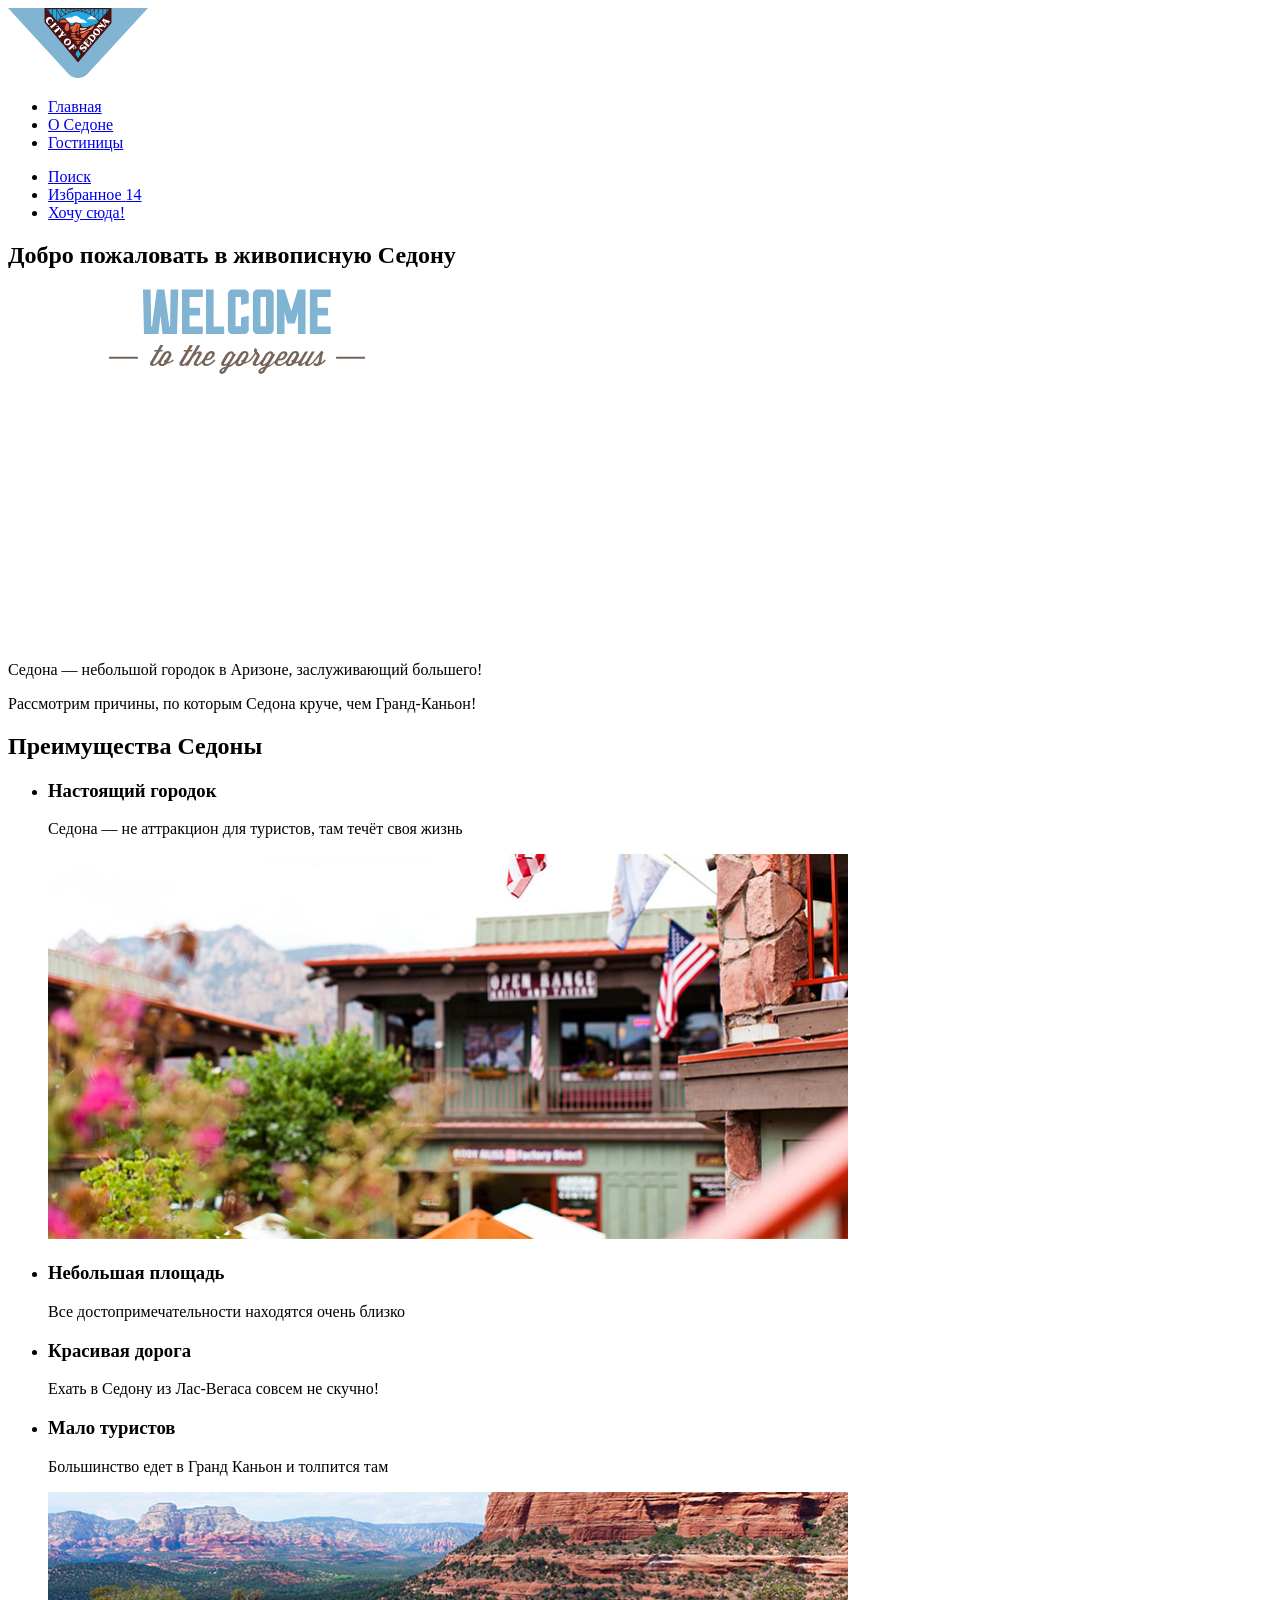
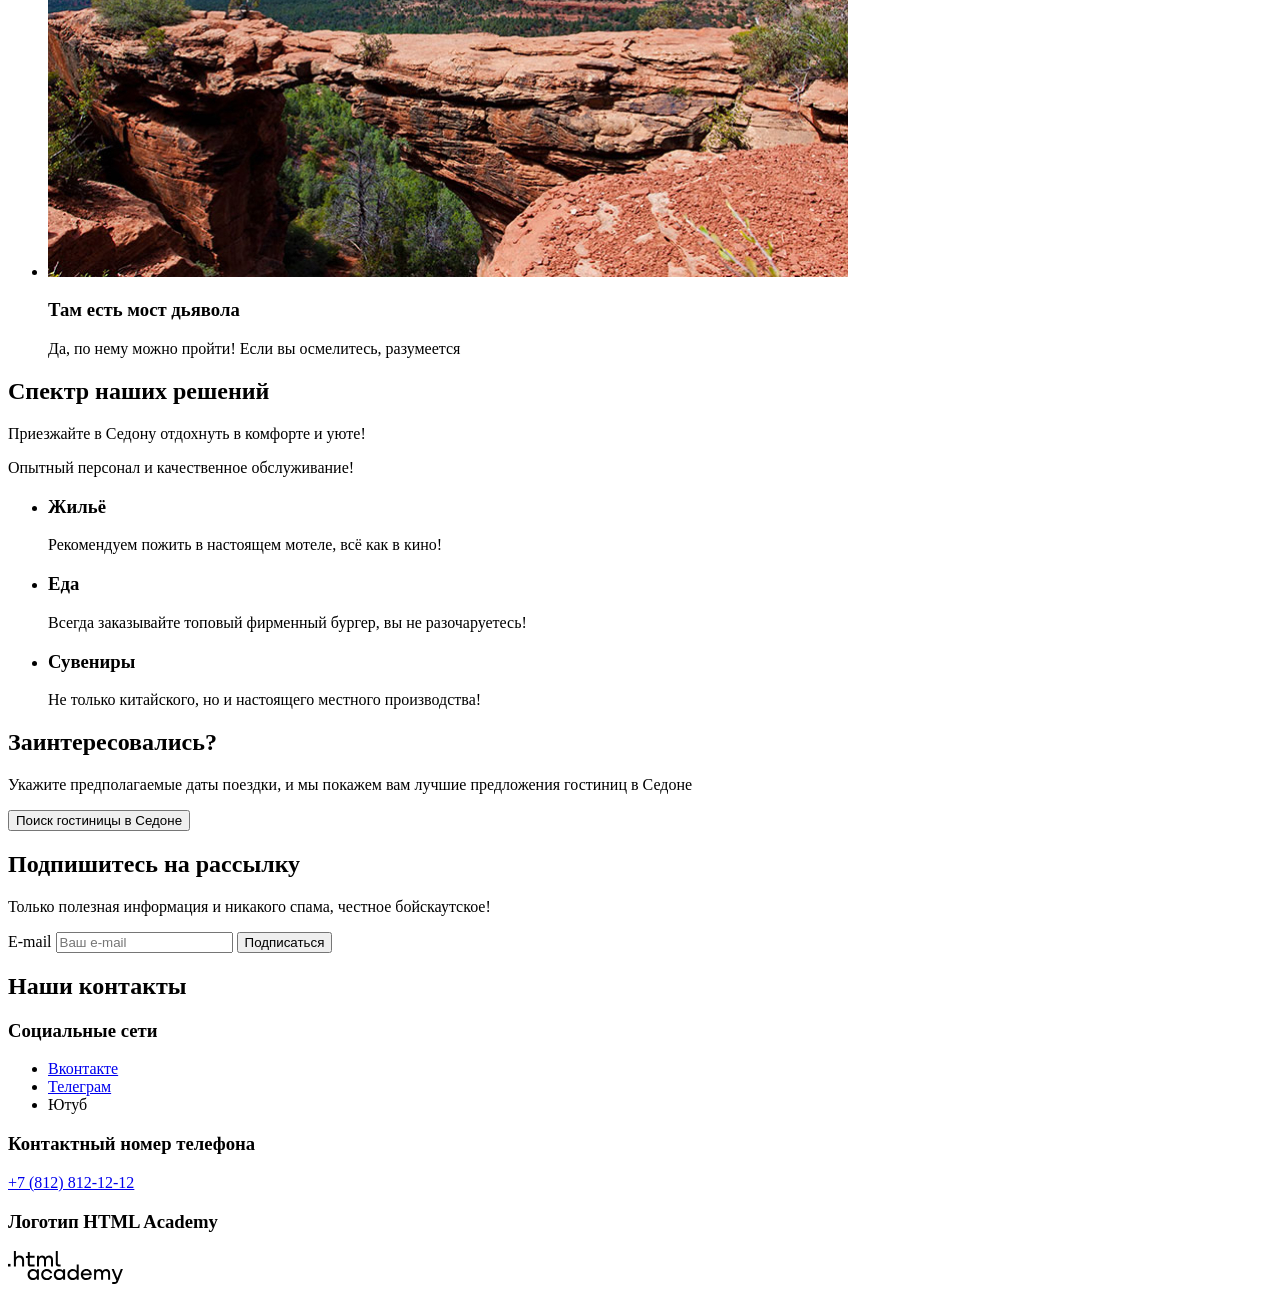
==== index.html @ fe59f426 "Добавляет верстку главной страницы" ====
<!DOCTYPE html>
<html lang="ru">
  <head>
    <meta charset="utf-8">
    <title>HTML Academy: Седона</title>
  </head>
  <body>
    <header class="page-header">
      <a class="logo" href="index.html">
        <img class="logo" src="img/logo-sedona.svg" alt="Логотип города Седона">
      </a>
      <nav class="navigation">
        <ul class="navigation-list">
          <li class="navigation-item">
            <a href="index.html" class="navigation-link">Главная</a>
          </li>
          <li>
            <a href="#" class="navigation-link">О Седоне</a>
          </li>
          <li>
            <a href="hotels.html" class="navigation-link">Гостиницы</a>
          </li>
      </ul>
      <ul class="navigation-list navigation-user">
        <li class="navigation-item">
          <a href="#" class="navigation-link">
            <span class="visually-hidden">Поиск</span>
          </a>
        </li>
        <li class="navigation-item">
          <a href="#" class="navigation-link">
            <span class="visually-hidden">Избранное</span>
            <span class="user-favorites-counter">14</span>
          </a>
        </li>
        <li class="navigation-item">
          <a href="#" class="navigation-link">Хочу сюда!</a>
        </li>
      </ul>
    </nav>
    </header>
    <main class="main-index">
      <section class="hero-block">
        <h1 class="visually-hidden">Добро пожаловать в живописную Седону</h1>
        <img src="img/welcome-sedona.svg" alt="Welcome to the gorgeous Sedona, because the Grand Canyon sucks!">
        <p class="hero-text">Седона — небольшой городок в Аризоне,
заслуживающий большего!</p>
          <p class="hero-subtext">Рассмотрим причины, по которым Седона круче, чем Гранд-Каньон!</p>
      </section>
      <section class="advantages">
        <h2 class="visually-hidden">Преимущества Седоны</h2>
        <ul class="advantages-list">
          <li class="advantages-item">
            <h3 class="advantages-title">Настоящий городок</h3>
            <p class="advantages-description">Седона — не аттракцион для туристов, там течёт своя жизнь</p>
            <img src="img/sedona-view.jpg" alt="Вид на город Седона" class="advantages-image" width="800" height="385">
          </li>
          <li class="advantages-item">
            <h3 class="advantages-title">Небольшая площадь</h3>
            <p class="advantages-description">Все достопримечательности находятся очень близко</p>
          </li>
          <li class="advantages-item">
            <h3 class="advantages-title">Красивая дорога</h3>
            <p class="advantages-description">Ехать в Седону из Лас-Вегаса совсем не скучно!</p>
          </li>
          <li class="advantages-item">
            <h3 class="advantages-title">Мало туристов</h3>
            <p class="advantages-description">Большинство едет в Гранд Каньон и толпится там</p>
          </li>
          <li class="advantages-item">
            <img src="img/devils-bridge.jpg" alt="Обзорный вид на мост дьявола" class="advantages-image" width="800" height="385">
            <h3 class="advantages-title">Там есть мост дьявола</h3>
            <p class="advantages-description">Да, по нему можно пройти! Если вы осмелитесь, разумеется</p>
          </li>
        </ul>
      </section>
      <section class="services">
        <h2 class="visually-hidden">Спектр наших решений</h2>
        <p class="services-text">Приезжайте в Седону отдохнуть в комфорте и уюте!</p>
        <p class="services-subtext">Опытный персонал и качественное обслуживание!</p>
        <ul class="services-list">
          <li class="services-item">
            <h3 class="services-list-title">Жильё</h3>
            <p class="services-item-description">Рекомендуем пожить в настоящем мотеле, всё как в кино!</p>
          </li>
          <li class="services-item">
            <h3 class="services-list-title">Еда</h3>
            <p class="services-item-description">Всегда заказывайте топовый фирменный бургер, вы не разочаруетесь!</p>
          </li>
          <li class="services-item">
            <h3 class="services-list-title">Сувениры</h3>
            <p class="services-item-description">Не только китайского, но и настоящего местного производства!</p>
          </li>
        </ul>
      </section>
      <section class="search-hotel">
        <h2 class="search-hotel-text">Заинтересовались?</h2>
        <p class="search-hotel-subtext">Укажите предполагаемые даты поездки, и мы покажем вам лучшие предложения гостиниц в Седоне</p>
        <button class="search-hotel-button" type="button">
          <span class="search-hotel-button-text">Поиск гостиницы в Седоне</span>
        </button>
      </section>
      <section class="subscribe">
        <h2 class="subscribe-title">Подпишитесь на рассылку</h2>
        <p class="subscribe-subtext">Только полезная информация и никакого спама, честное бойскаутское!</p>
        <form class="subscribe-form" action="https://echo.htmlacademy.ru/" method="post">
          <label class="visually-hidden" for="subscribe-email">E-mail</label>
          <input class="subscribe-form-input" type="email" name="subscribe-email" id="subscribe-email" placeholder="Ваш e-mail" required>
          <button class="subscribe-form-button" type="submit">Подписаться</button>
        </form>
      </section>
    </main>
    <footer class="page-footer">
      <h2 class="visually-hidden">Наши контакты</h2>
      <section class="page-footer-social">
        <h3 class="visually-hidden">Социальные сети</h3>
        <ul class="page-footer-social-list">
          <li class="page-footer-social-item">
            <a href="https://vk.com/htmlacademy" class="page-footer-social-link">Вконтакте</a>
            <span class="visually-hidden"></span>
          </li>
          <li class="page-footer-social-item">
            <a href="https://t.me/htmlacademy" class="page-footer-social-link">Телеграм</a>
            <span class="visually-hidden"></span>
          </li>
          <li class="page-footer-social-item">
            <a href="https://www.youtube.com/user/htmlacademyru" class="page-footer-social-link"></a>
            <span class="visually-hidden">Ютуб</span>
          </li>
        </ul>
      </section>
      <section class="page-footer-phone">
        <h3 class="visually-hidden">Контактный номер телефона</h3>
        <a class="page-footer-phone-number" href="tel:+7812121212">+7 (812) 812-12-12</a>
      </section>
      <section class="page-footer-logo">
        <h3 class="visually-hidden">Логотип HTML Academy</h3>
        <a class="page-footer-logo-link" href="https://htmlacademy.ru/intensive/htmlcss" target="_blank" rel="nofollow noopener">
          <img class="page-footer-logo-image" src="img/lofo-footer-Academy.svg" alt="Логотип Html Academy">
        </a>
      </section>
    </footer>
  </body>
</html>
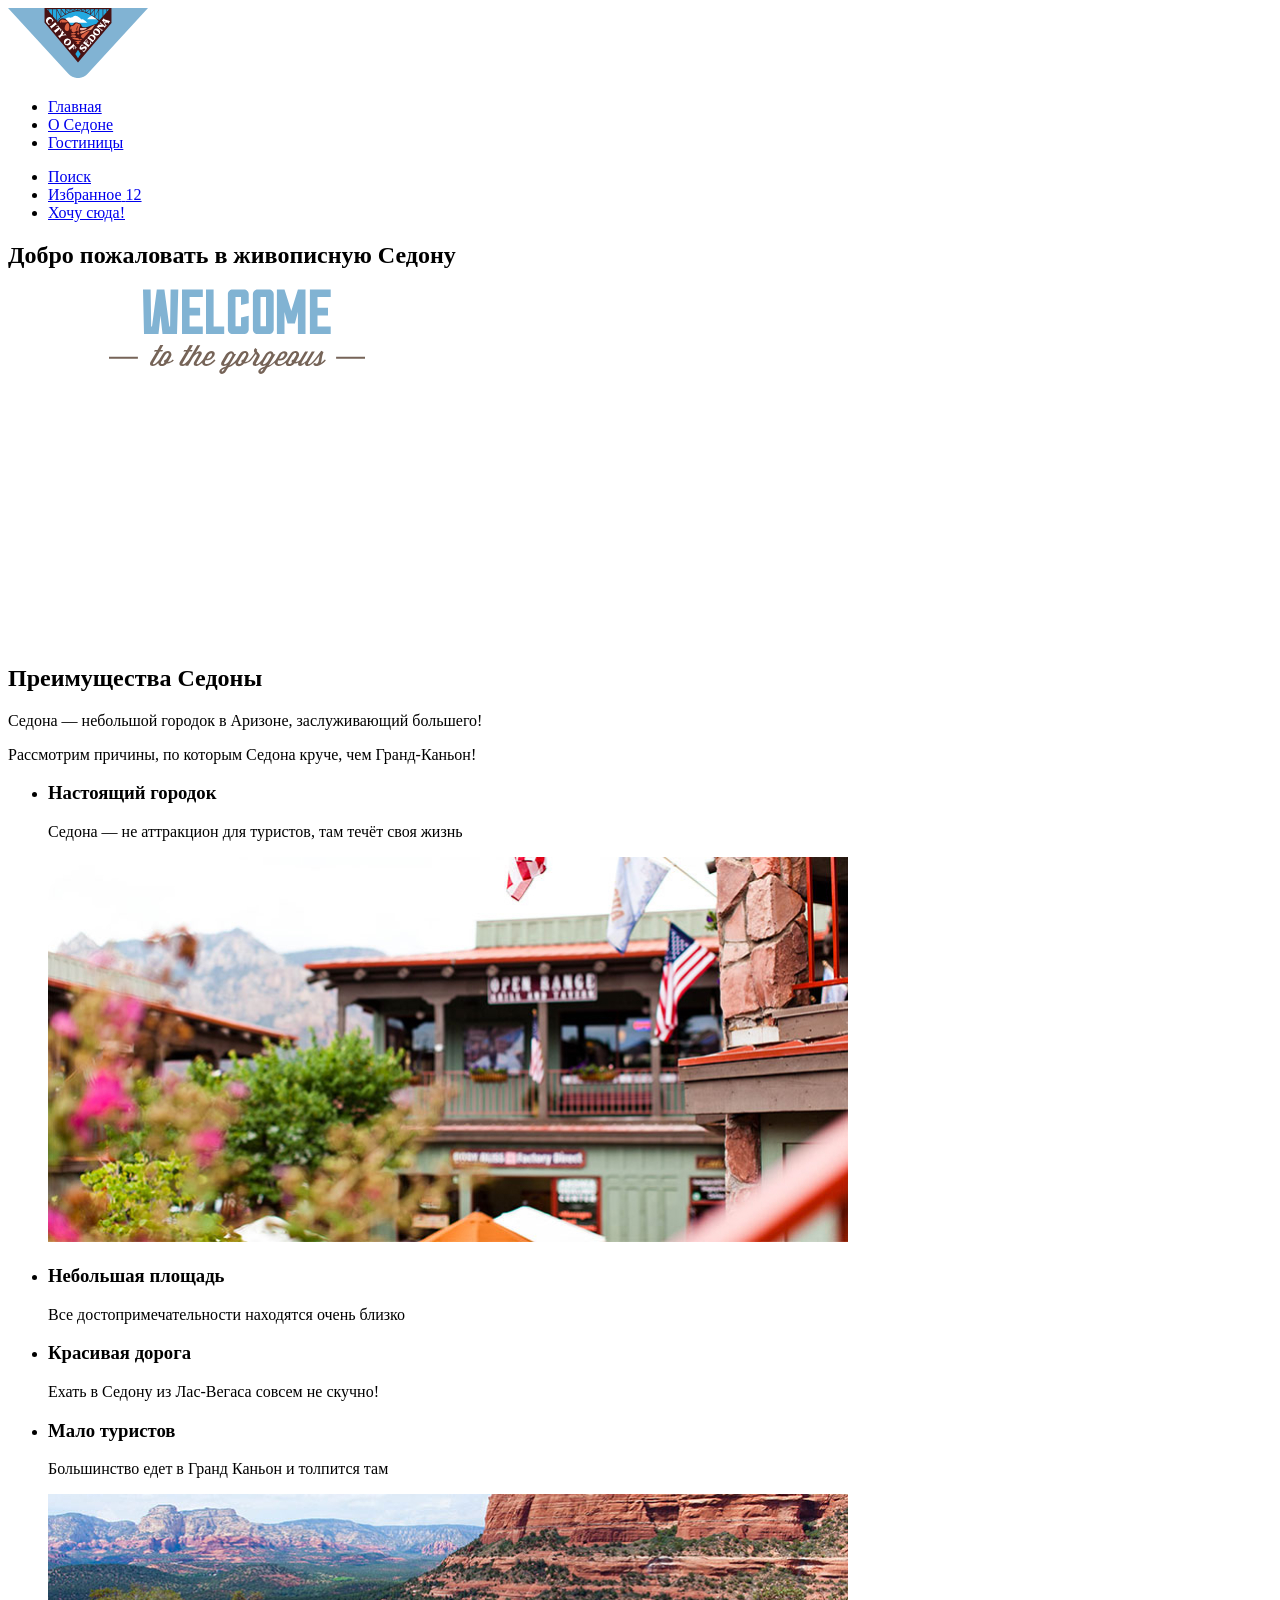
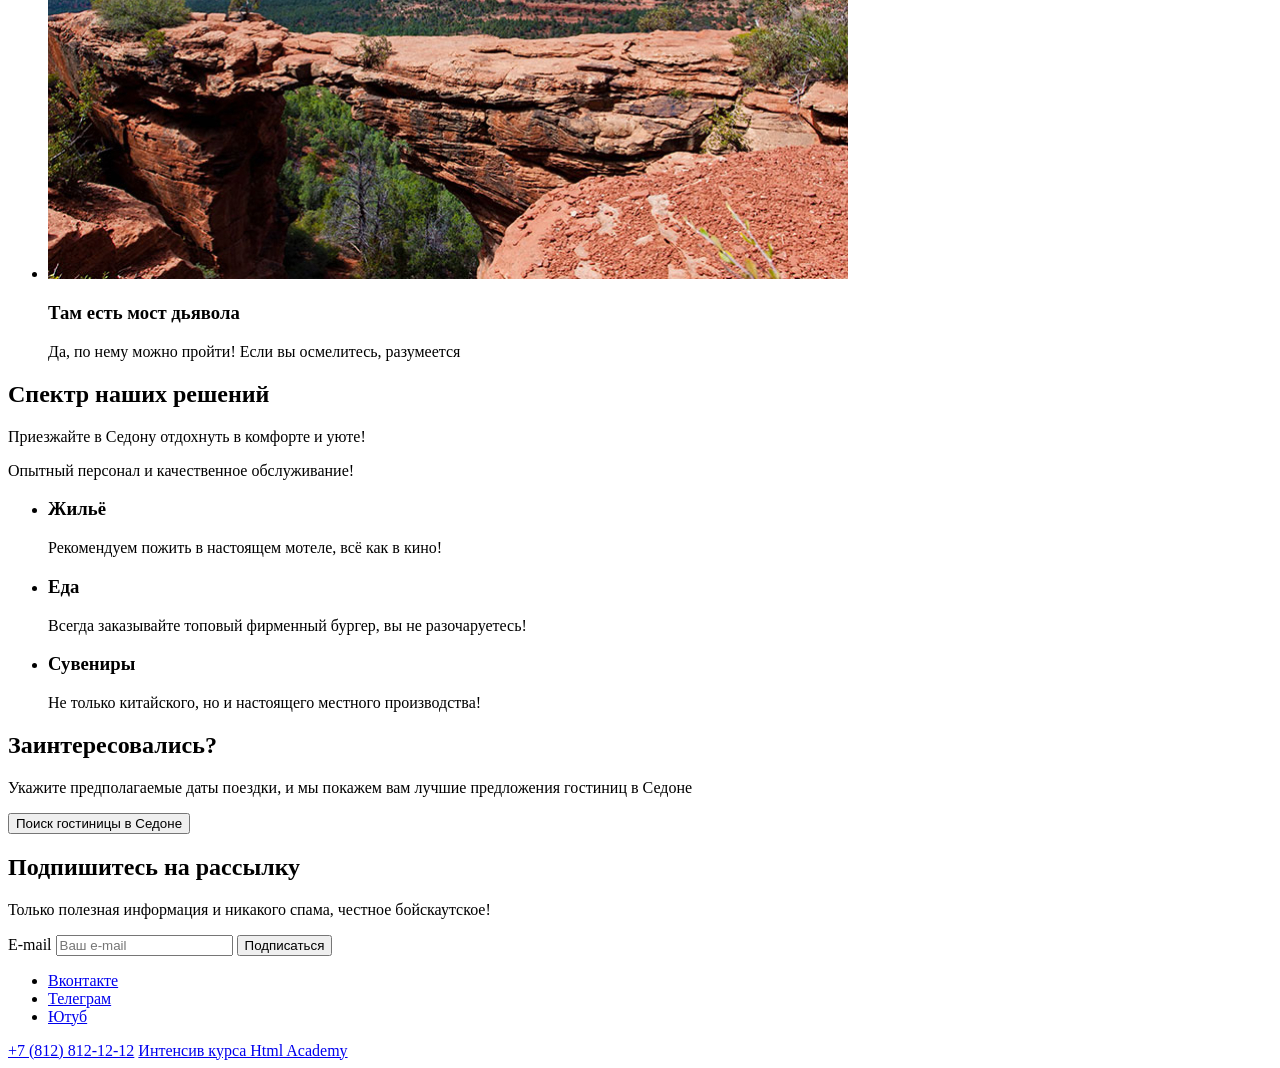
==== commit 2f54ac88: "правки верстки" ====
--- a/index.html
+++ b/index.html
@@ -12,7 +12,7 @@
       <nav class="navigation">
         <ul class="navigation-list">
           <li class="navigation-item">
-            <a href="index.html" class="navigation-link">Главная</a>
+            <a href="index.html" class="navigation-link" aria-current="page">Главная</a>
           </li>
           <li>
             <a href="#" class="navigation-link">О Седоне</a>
@@ -30,7 +30,7 @@
         <li class="navigation-item">
           <a href="#" class="navigation-link">
             <span class="visually-hidden">Избранное</span>
-            <span class="user-favorites-counter">14</span>
+            <span class="user-favorites-counter">12</span>
           </a>
         </li>
         <li class="navigation-item">
@@ -39,16 +39,16 @@
       </ul>
     </nav>
     </header>
-    <main class="main-index">
+    <main class="main">
       <section class="hero-block">
         <h1 class="visually-hidden">Добро пожаловать в живописную Седону</h1>
         <img src="img/welcome-sedona.svg" alt="Welcome to the gorgeous Sedona, because the Grand Canyon sucks!">
+      </section>
+      <section class="advantages">
+        <h2 class="visually-hidden">Преимущества Седоны</h2>
         <p class="hero-text">Седона — небольшой городок в Аризоне,
 заслуживающий большего!</p>
           <p class="hero-subtext">Рассмотрим причины, по которым Седона круче, чем Гранд-Каньон!</p>
-      </section>
-      <section class="advantages">
-        <h2 class="visually-hidden">Преимущества Седоны</h2>
         <ul class="advantages-list">
           <li class="advantages-item">
             <h3 class="advantages-title">Настоящий городок</h3>
@@ -96,8 +96,7 @@
       <section class="search-hotel">
         <h2 class="search-hotel-text">Заинтересовались?</h2>
         <p class="search-hotel-subtext">Укажите предполагаемые даты поездки, и мы покажем вам лучшие предложения гостиниц в Седоне</p>
-        <button class="search-hotel-button" type="button">
-          <span class="search-hotel-button-text">Поиск гостиницы в Седоне</span>
+        <button class="search-hotel-button big-button-center" type="button">Поиск гостиницы в Седоне
         </button>
       </section>
       <section class="subscribe">
@@ -111,34 +110,27 @@
       </section>
     </main>
     <footer class="page-footer">
-      <h2 class="visually-hidden">Наши контакты</h2>
-      <section class="page-footer-social">
-        <h3 class="visually-hidden">Социальные сети</h3>
-        <ul class="page-footer-social-list">
-          <li class="page-footer-social-item">
-            <a href="https://vk.com/htmlacademy" class="page-footer-social-link">Вконтакте</a>
-            <span class="visually-hidden"></span>
-          </li>
-          <li class="page-footer-social-item">
-            <a href="https://t.me/htmlacademy" class="page-footer-social-link">Телеграм</a>
-            <span class="visually-hidden"></span>
-          </li>
-          <li class="page-footer-social-item">
-            <a href="https://www.youtube.com/user/htmlacademyru" class="page-footer-social-link"></a>
+      <ul class="page-footer-social-list">
+        <li class="page-footer-social-item">
+          <a class="page-footer-social-link" href="https://vk.com/htmlacademy">
+            <span class="visually-hidden">Вконтакте</span>
+          </a>
+        </li>
+        <li class="page-footer-social-item">
+          <a class="page-footer-social-link" href="https://t.me/htmlacademy">
+            <span class="visually-hidden">Телеграм</span>
+          </a>
+        </li>
+        <li class="page-footer-social-item">
+          <a class="page-footer-social-link" href="https://www.youtube.com/user/htmlacademyru">
             <span class="visually-hidden">Ютуб</span>
-          </li>
-        </ul>
-      </section>
-      <section class="page-footer-phone">
-        <h3 class="visually-hidden">Контактный номер телефона</h3>
-        <a class="page-footer-phone-number" href="tel:+7812121212">+7 (812) 812-12-12</a>
-      </section>
-      <section class="page-footer-logo">
-        <h3 class="visually-hidden">Логотип HTML Academy</h3>
-        <a class="page-footer-logo-link" href="https://htmlacademy.ru/intensive/htmlcss" target="_blank" rel="nofollow noopener">
-          <img class="page-footer-logo-image" src="img/lofo-footer-Academy.svg" alt="Логотип Html Academy">
-        </a>
-      </section>
+          </a>
+        </li>
+      </ul>
+      <a class="page-footer-phone-number" href="tel:+7812121212">+7 (812) 812-12-12</a>
+      <a class="page-footer-logo-link" href="https://htmlacademy.ru/intensive/htmlcss" target="_blank" rel="noopener noreferrer">
+        <span class="visually-hidden">Интенсив курса Html Academy</span>
+      </a>
     </footer>
   </body>
 </html>
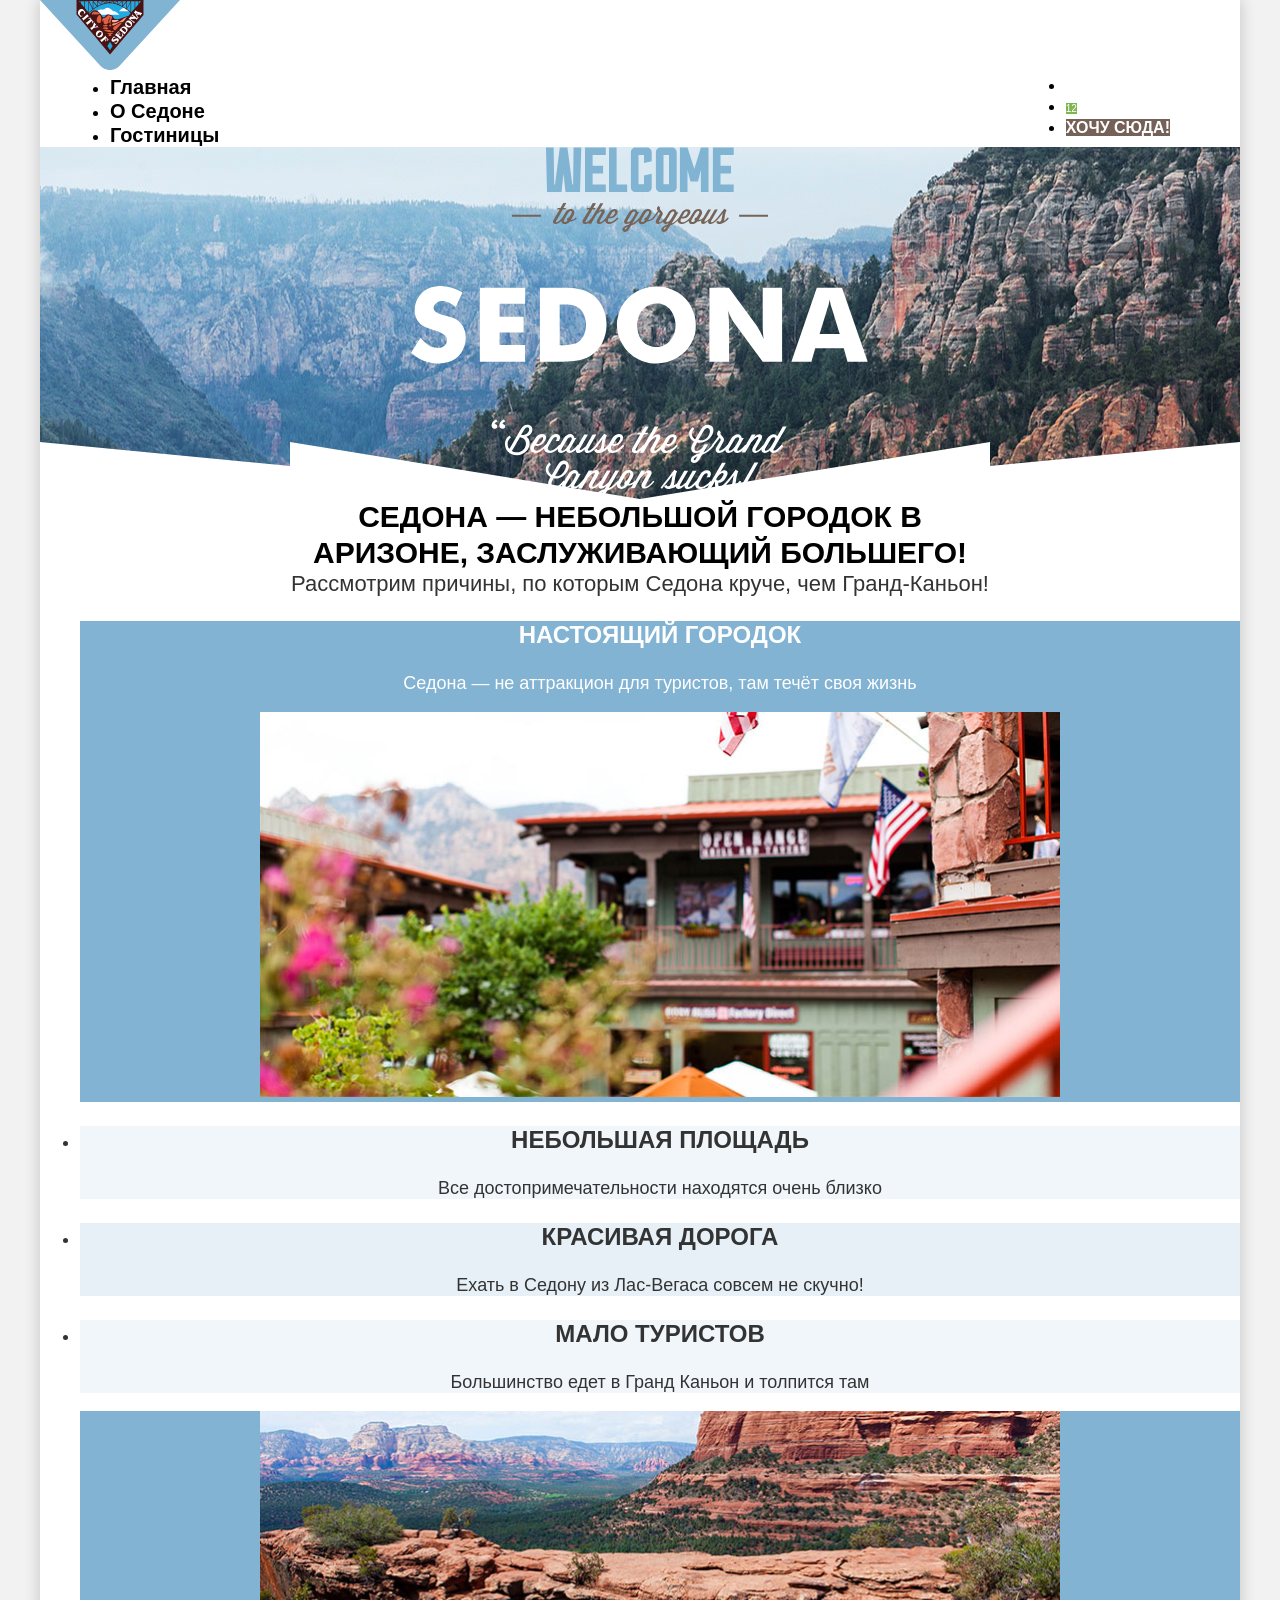
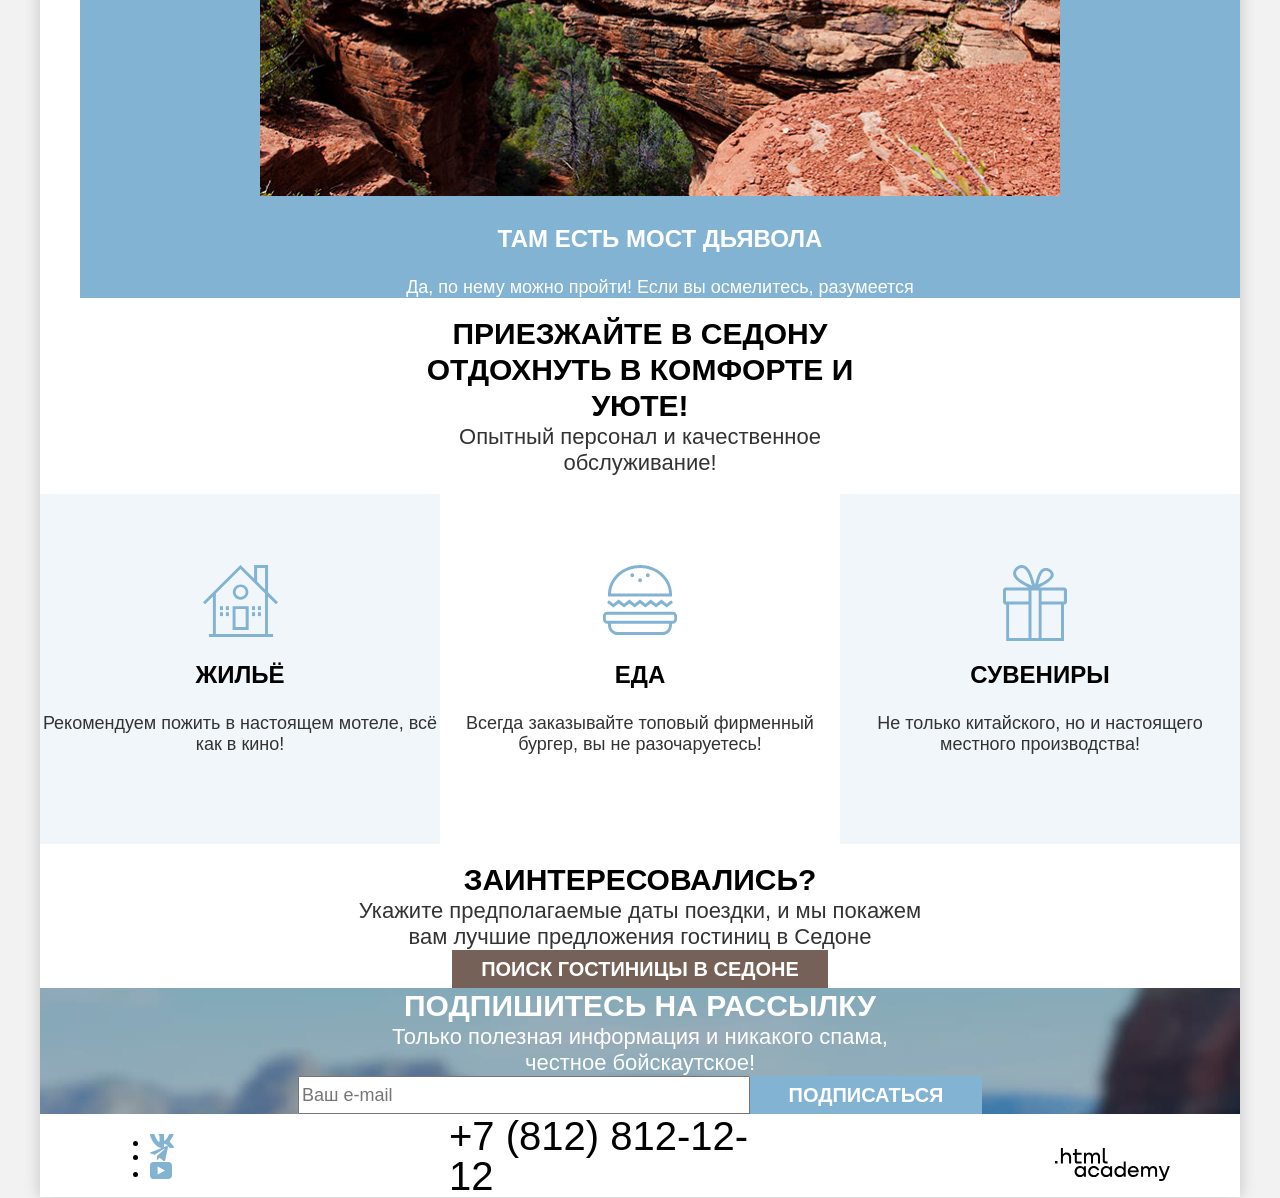
==== commit 71203014: "добавляет стилизацию страниц" ====
--- a/index.html
+++ b/index.html
@@ -3,9 +3,12 @@
   <head>
     <meta charset="utf-8">
     <title>HTML Academy: Седона</title>
+    <link rel="stylesheet" href="css/styles.css">
+
   </head>
-  <body>
-    <header class="page-header">
+    <body>
+      <div class="page-container">
+        <header class="page-header">
       <a class="logo" href="index.html">
         <img class="logo" src="img/logo-sedona.svg" alt="Логотип города Седона">
       </a>
@@ -23,34 +26,35 @@
       </ul>
       <ul class="navigation-list navigation-user">
         <li class="navigation-item">
-          <a href="#" class="navigation-link">
+          <a href="#" class="navigation-user-link">
             <span class="visually-hidden">Поиск</span>
           </a>
         </li>
         <li class="navigation-item">
-          <a href="#" class="navigation-link">
+          <a href="#" class="navigation-user-link">
             <span class="visually-hidden">Избранное</span>
             <span class="user-favorites-counter">12</span>
           </a>
         </li>
         <li class="navigation-item">
-          <a href="#" class="navigation-link">Хочу сюда!</a>
+          <a href="#" class="navigation-user-link button small-button button-prime">Хочу сюда!</a>
         </li>
       </ul>
     </nav>
-    </header>
+        </header>
+
     <main class="main">
       <section class="hero-block">
         <h1 class="visually-hidden">Добро пожаловать в живописную Седону</h1>
-        <img src="img/welcome-sedona.svg" alt="Welcome to the gorgeous Sedona, because the Grand Canyon sucks!">
+        <img class="hero-image" src="img/welcome-sedona.svg" alt="Welcome to the gorgeous Sedona, because the Grand Canyon sucks!">
       </section>
+
       <section class="advantages">
         <h2 class="visually-hidden">Преимущества Седоны</h2>
-        <p class="hero-text">Седона — небольшой городок в Аризоне,
-заслуживающий большего!</p>
-          <p class="hero-subtext">Рассмотрим причины, по которым Седона круче, чем Гранд-Каньон!</p>
+        <p class="hero-text title">Седона — небольшой городок в Аризоне, заслуживающий большего!</p>
+          <p class="hero-subtext subtext">Рассмотрим причины, по которым Седона круче, чем Гранд-Каньон!</p>
         <ul class="advantages-list">
-          <li class="advantages-item">
+          <li class="advantages-item advantages-item-image">
             <h3 class="advantages-title">Настоящий городок</h3>
             <p class="advantages-description">Седона — не аттракцион для туристов, там течёт своя жизнь</p>
             <img src="img/sedona-view.jpg" alt="Вид на город Седона" class="advantages-image" width="800" height="385">
@@ -59,7 +63,7 @@
             <h3 class="advantages-title">Небольшая площадь</h3>
             <p class="advantages-description">Все достопримечательности находятся очень близко</p>
           </li>
-          <li class="advantages-item">
+          <li class="advantages-item advantages-item-accent">
             <h3 class="advantages-title">Красивая дорога</h3>
             <p class="advantages-description">Ехать в Седону из Лас-Вегаса совсем не скучно!</p>
           </li>
@@ -67,23 +71,24 @@
             <h3 class="advantages-title">Мало туристов</h3>
             <p class="advantages-description">Большинство едет в Гранд Каньон и толпится там</p>
           </li>
-          <li class="advantages-item">
+          <li class="advantages-item advantages-item-image">
             <img src="img/devils-bridge.jpg" alt="Обзорный вид на мост дьявола" class="advantages-image" width="800" height="385">
             <h3 class="advantages-title">Там есть мост дьявола</h3>
             <p class="advantages-description">Да, по нему можно пройти! Если вы осмелитесь, разумеется</p>
           </li>
         </ul>
       </section>
+
       <section class="services">
         <h2 class="visually-hidden">Спектр наших решений</h2>
-        <p class="services-text">Приезжайте в Седону отдохнуть в комфорте и уюте!</p>
-        <p class="services-subtext">Опытный персонал и качественное обслуживание!</p>
+        <p class="services-text title">Приезжайте в Седону отдохнуть в комфорте и уюте!</p>
+        <p class="services-subtext subtext">Опытный персонал и качественное обслуживание!</p>
         <ul class="services-list">
           <li class="services-item">
             <h3 class="services-list-title">Жильё</h3>
             <p class="services-item-description">Рекомендуем пожить в настоящем мотеле, всё как в кино!</p>
           </li>
-          <li class="services-item">
+          <li class="services-item services-noitem-accent">
             <h3 class="services-list-title">Еда</h3>
             <p class="services-item-description">Всегда заказывайте топовый фирменный бургер, вы не разочаруетесь!</p>
           </li>
@@ -93,44 +98,50 @@
           </li>
         </ul>
       </section>
+
       <section class="search-hotel">
-        <h2 class="search-hotel-text">Заинтересовались?</h2>
-        <p class="search-hotel-subtext">Укажите предполагаемые даты поездки, и мы покажем вам лучшие предложения гостиниц в Седоне</p>
-        <button class="search-hotel-button big-button-center" type="button">Поиск гостиницы в Седоне
+        <h2 class="search-hotel-text title">Заинтересовались?</h2>
+        <p class="search-hotel-subtext subtext">Укажите предполагаемые даты поездки, и мы покажем вам лучшие предложения гостиниц в Седоне</p>
+        <button class="search-hotel-button button big-button button-prime" type="button">Поиск гостиницы в Седоне
         </button>
       </section>
-      <section class="subscribe">
+
+      <section class="subscribe-index">
         <h2 class="subscribe-title">Подпишитесь на рассылку</h2>
-        <p class="subscribe-subtext">Только полезная информация и никакого спама, честное бойскаутское!</p>
+        <p class="subscribe-subtext subtext">Только полезная информация и никакого спама, честное бойскаутское!</p>
         <form class="subscribe-form" action="https://echo.htmlacademy.ru/" method="post">
           <label class="visually-hidden" for="subscribe-email">E-mail</label>
           <input class="subscribe-form-input" type="email" name="subscribe-email" id="subscribe-email" placeholder="Ваш e-mail" required>
-          <button class="subscribe-form-button" type="submit">Подписаться</button>
+          <button class="subscribe-form-button button big-button button-second" type="submit">Подписаться</button>
         </form>
       </section>
     </main>
+
     <footer class="page-footer">
-      <ul class="page-footer-social-list">
-        <li class="page-footer-social-item">
-          <a class="page-footer-social-link" href="https://vk.com/htmlacademy">
+      <div class="page-footer-wrapper">
+        <ul class="page-footer-social-list">
+          <li class="page-footer-social-item">
+            <a class="page-footer-social-link" href="https://vk.com/htmlacademy">
             <span class="visually-hidden">Вконтакте</span>
-          </a>
-        </li>
-        <li class="page-footer-social-item">
-          <a class="page-footer-social-link" href="https://t.me/htmlacademy">
+            </a>
+          </li>
+          <li class="page-footer-social-item">
+            <a class="page-footer-social-link" href="https://t.me/htmlacademy">
             <span class="visually-hidden">Телеграм</span>
-          </a>
-        </li>
-        <li class="page-footer-social-item">
-          <a class="page-footer-social-link" href="https://www.youtube.com/user/htmlacademyru">
+            </a>
+          </li>
+          <li class="page-footer-social-item">
+            <a class="page-footer-social-link" href="https://www.youtube.com/user/htmlacademyru">
             <span class="visually-hidden">Ютуб</span>
-          </a>
-        </li>
-      </ul>
+            </a>
+          </li>
+        </ul>
       <a class="page-footer-phone-number" href="tel:+7812121212">+7 (812) 812-12-12</a>
       <a class="page-footer-logo-link" href="https://htmlacademy.ru/intensive/htmlcss" target="_blank" rel="noopener noreferrer">
         <span class="visually-hidden">Интенсив курса Html Academy</span>
       </a>
+      </div>
     </footer>
-  </body>
+      </div>
+    </body>
 </html>
--- a/css/styles.css
+++ b/css/styles.css
@@ -0,0 +1,565 @@
+@font-face {
+  font-family: "PT Sans";
+  font-style: normal;
+  font-weight: 400;
+  src: url("../fonts/ptsans-400.woff2") format("woff2");
+  font-display: swap;
+}
+
+@font-face {
+  font-family: "PT Sans";
+  font-style: normal;
+  font-weight: 700;
+  src: url("../fonts/ptsans-700.woff2") format("woff2");
+  font-display: swap;
+}
+
+*,
+*::before,
+*::after {
+  box-sizing: border-box;
+}
+
+body {
+  font-family: "PT Sans", sans-serif;
+  font-size: 18px;
+  line-height: 21px;
+  color: #333333;
+  background-color: #f2f2f2;
+  font-weight: 400;
+  font-style: normal;
+  margin: 0;
+}
+
+.page-container {
+  display: flex;
+  flex-direction: column;
+  width: 1200px;
+  margin: 0 auto;
+  box-shadow: 0 0 15px rgba(0, 0, 0, 0.2);
+  min-height: 100vh;
+}
+
+.main {
+  background-color: #ffffff;
+  flex-grow: 1;
+}
+
+.page-header {
+  color: #000000;
+  background-color: #ffffff;
+}
+
+/* Navigation */
+
+.navigation {
+  display: flex;
+  width: 1060px;
+  margin: 0 auto;
+}
+
+.navigation-list {
+  margin: 0;
+  padding: 0;
+  max-width: 440px;
+}
+
+.navigation-user {
+  max-width: 300px;
+  margin-left: auto;
+}
+
+.logo {
+  width: 140px;
+  margin-right: 30px;
+}
+
+.navigation-link {
+  font-size: 20px;
+  line-height: 24px;
+  font-weight: 700;
+  color: inherit;
+  text-decoration: none;
+}
+
+.navigation-user-link {
+  text-decoration: none;
+}
+
+.user-favorites-counter {
+  background-color: #7db54f;
+  color: #ffffff;
+  font-size: 10px;
+  line-height: 10px;
+}
+
+/* Buttons */
+
+.button {
+  font-family: inherit;
+  text-transform: uppercase;
+  color: #ffffff;
+  font-weight: 700;
+  border: none;
+  text-align: center;
+}
+
+.big-button {
+  font-size: 20px;
+  line-height: 36px;
+}
+
+.small-button {
+  font-size: 16px;
+  line-height: 20px;
+}
+
+.button-prime {
+  background-color: #756157;
+}
+
+.button-second {
+  background-color: #82b3d3;
+}
+
+.button-second-hover {
+  background-color: #7DB54F;
+}
+
+.button-reset {
+  background-color: transparent;
+}
+
+/* Hero block */
+
+.hero-block {
+  background-color: rgb(40 62 77);
+  background-image: url(../img/icons/divider.svg), url(../img/backgrounds/index-background.jpg);
+  background-repeat: no-repeat;
+  background-size: 100% auto, cover;
+  background-position: bottom, center, center;
+}
+
+.hero-image {
+  margin: 0 auto;
+  display: block;
+}
+
+.title {
+  font-size: 30px;
+  line-height: 36px;
+  font-weight: 700;
+  text-transform: uppercase;
+  color: #000000;
+}
+
+.hero-text {
+  text-align: center;
+  width: 700px;
+  margin: 0 auto;
+}
+
+.hero-subtext {
+  width: 700px;
+  margin: 0 auto;
+}
+
+.subtext {
+  font-size: 22px;
+  line-height: 26px;
+  text-align: center;
+}
+
+/* Advantages block */
+
+.advantages-list {
+  text-align: center;
+}
+
+.advantages-item {
+  background-color: #83B3D31F;
+}
+
+.advantages-item-image {
+  color: #ffffff;
+  background-color: #82b3d3;
+}
+
+.advantages-item-accent {
+  background-color: #83B3D333;
+}
+
+.advantages-title {
+  font-size: 24px;
+  line-height: 28px;
+  font-weight: 700;
+  text-transform: uppercase;
+  text-align: center;
+}
+
+.advantages-description, .services-item-description {
+  font-size: 18px;
+  line-height: 21px;
+  text-align: center;
+}
+
+/* Services block */
+
+.services-text {
+  width: 515px;
+  margin: 0 auto;
+  text-align: center;
+}
+
+.services-subtext {
+  width: 515px;
+  margin: 0 auto;
+}
+
+.services-list {
+  display: flex;
+  list-style: none;
+  padding: 0;
+}
+
+.services-list-title {
+  font-size: 24px;
+  line-height: 28px;
+  font-weight: 700;
+  text-transform: uppercase;
+  text-align: center;
+  color: #000000;
+}
+
+.services-item {
+  width: 400px;
+  height: 350px;
+  align-content: center;
+  background-color: rgba(131, 179, 211, 0.12);
+}
+
+.services-noitem-accent {
+  background-color: #ffffff;
+}
+
+.services-item:first-child::before {
+  content: url("../img/icons/Services-home.svg");
+  width: 75px;
+  height: 72px;
+  display: block;
+  margin: auto;
+}
+
+.services-item:nth-child(2)::before {
+  content: url("../img/icons/Services-food.svg");
+  width: 75px;
+  height: 72px;
+  display: block;
+  margin: auto;
+}
+
+.services-item:last-child::before {
+  content: url("../img/icons/Services-souvenir.svg");
+  width: 75px;
+  height: 72px;
+  display: block;
+  margin: auto;
+}
+
+/* Subscribe blog */
+
+.subscribe .subscribe-title {
+  color: #000000;
+}
+
+.subscribe-index {
+  background-color: #5b5b5b;
+  background-image: url("../img/backgrounds/subscribe-background.jpg");
+  background-repeat: no-repeat;
+  background-size: 100% auto;
+  background-position: top;
+  color: #ffffff;
+}
+
+.subscribe-title {
+  font-size: 30px;
+  line-height: 36px;
+  font-weight: 700;
+  text-transform: uppercase;
+  text-align: center;
+  width: 500px;
+  margin: 0 auto;
+}
+
+.subscribe-subtext {
+  width: 500px;
+  margin: 0 auto;
+}
+
+.subscribe-form {
+  display: flex;
+  justify-content: center;
+}
+
+.subscribe-form-input {
+  font-family: inherit;
+  font-size: 18px;
+  line-height: 24px;
+  width: 452px;
+}
+
+.subscribe-form-button {
+  width: 232px;
+}
+
+/* Hotel search blog */
+
+.search-hotel, .subscribe-index, .subscribe {
+  text-align: center;
+}
+
+.search-hotel-text {
+  width: 600px;
+  margin: 0 auto;
+}
+
+.search-hotel-subtext {
+  width: 600px;
+  margin: 0 auto;
+}
+
+.search-hotel-button {
+  width: 376px;
+  margin: 0 auto;
+}
+
+/* Catalog page blog */
+
+.hotels-catalog {
+  background-color: #5b5b5b;
+  background-image: url("../img/backgrounds/hotels-catalog-background.jpg");
+  background-repeat: no-repeat;
+  background-size: cover;
+  color: #ffffff;
+}
+
+.inner-header {
+  width: 1060px;
+  margin: 0 auto;
+}
+
+.inner-header-title {
+  font-size: 60px;
+  font-weight: 700;
+  line-height: 78px;
+}
+
+.breadcrumbs {
+  display: flex;
+  gap: 10px;
+  list-style: none;
+  padding: 0;
+}
+
+.breadcrumbs-link {
+  font-size: 16px;
+  color: inherit;
+  text-decoration: none;
+}
+
+.breadcrumbs-home-link::before {
+  content: url("../img/icons/catalog-home.svg");
+  display: inline-block;
+  width: 13px;
+  height: 15px;
+}
+
+.catalog-filter-group {
+  border: none;
+}
+
+.catalog-filter-list {
+  list-style: none;
+  padding: 0;
+}
+
+.catalog-filter {
+  display: flex;
+  width: 1060px;
+  margin: 0 auto;
+}
+
+.catalog-filter-title {
+  font-size: 20px;
+  line-height: 24px;
+  font-weight: 700;
+}
+
+.control {
+  font-size: 18px;
+  line-height: 23px;
+}
+
+.select-control {
+  font-family: inherit;
+  font-size: inherit;
+  color: inherit;
+  line-height: inherit;
+  font-weight: inherit;
+}
+
+.catalog-filter-input {
+  font-family: inherit;
+  font-size: inherit;
+  line-height: 24px;
+  font-weight: 700;
+}
+
+.hotels-founded {
+  width: 1060px;
+  margin: 0 auto;
+}
+
+.sort-container {
+  display: flex;
+}
+
+.hotels-founded-text {
+  margin-right: auto;
+}
+
+.cards-order {
+  text-decoration: none;
+}
+
+.view-card::before {
+  content: url("../img/icons/Cards-card.svg");
+}
+
+.view-big-card::before {
+  content: url("../img/icons/Cards-big-card.svg");
+}
+
+.view-list::before {
+  content: url("../img/icons/Cards-list.svg");
+}
+
+.hotels-item {
+  border: 1px solid #e5e5e5;
+}
+
+.hotels-item-link {
+  text-decoration: none;
+}
+
+.hotels-item-title {
+  font-size: 24px;
+  line-height: 28px;
+  font-weight: 700;
+  color: #000000;
+}
+
+.hotels-item-star::before {
+  content: url("../img/icons/star.svg");
+  display: inline-block;
+  width: 18px;
+  height: 17px;
+}
+
+.hotels-item-rating {
+  font-size: 16px;
+  line-height: 20px;
+  text-transform: uppercase;
+}
+
+/* Pagination blog */
+
+.pagination {
+  display: flex;
+  gap: 8px;
+  list-style: none;
+}
+
+.pagination-item-link {
+  color: #ffffff;
+  font-weight: 700;
+  text-decoration: none;
+}
+
+.pagination-item-link[aria-current="page"] {
+  background-color: #f2f2f2;
+  color: #000000;
+}
+
+/* Footer */
+
+.page-footer {
+  background-color: #ffffff;
+  color: #000000;
+}
+
+.page-footer-wrapper {
+  width: 1060px;
+  margin: 0 auto;
+  display: flex;
+  justify-content: space-between;
+  align-items: center;
+}
+
+.page-footer-social-list {
+  max-width: 200px;
+}
+
+.page-footer-phone-number {
+  font-size: 40px;
+  line-height: 40px;
+  text-transform: uppercase;
+  color: #000000;
+  text-decoration: none;
+  width: 331px;
+}
+
+.page-footer-logo-link {
+    width: 115px;
+  }
+
+.page-footer-logo-link::before {
+  content: url("../img/icons/footer-logo.svg");
+  width: 24px;
+  height: 16px;
+  display: block;
+}
+
+.page-footer-social-item:first-child a::before {
+  content: url("../img/icons/social-vk.svg");
+  width: 24px;
+  height: 14px;
+  display: block;
+}
+
+.page-footer-social-item:nth-child(2) a::before {
+  content: url("../img/icons/social-telegram.svg");
+  width: 18px;
+  height: 16px;
+  display: block;
+}
+
+.page-footer-social-item:last-child a::before {
+  content: url("../img/icons/social-youtube.svg");
+  width: 22px;
+  height: 17px;
+  display: block;
+}
+
+.visually-hidden {
+  position: absolute;
+  width: 1px;
+  height: 1px;
+  margin: -1px;
+  border: 0;
+  padding: 0;
+  white-space: nowrap;
+  clip-path: inset(100%);
+  clip: rect(0 0 0 0);
+  overflow: hidden;
+}
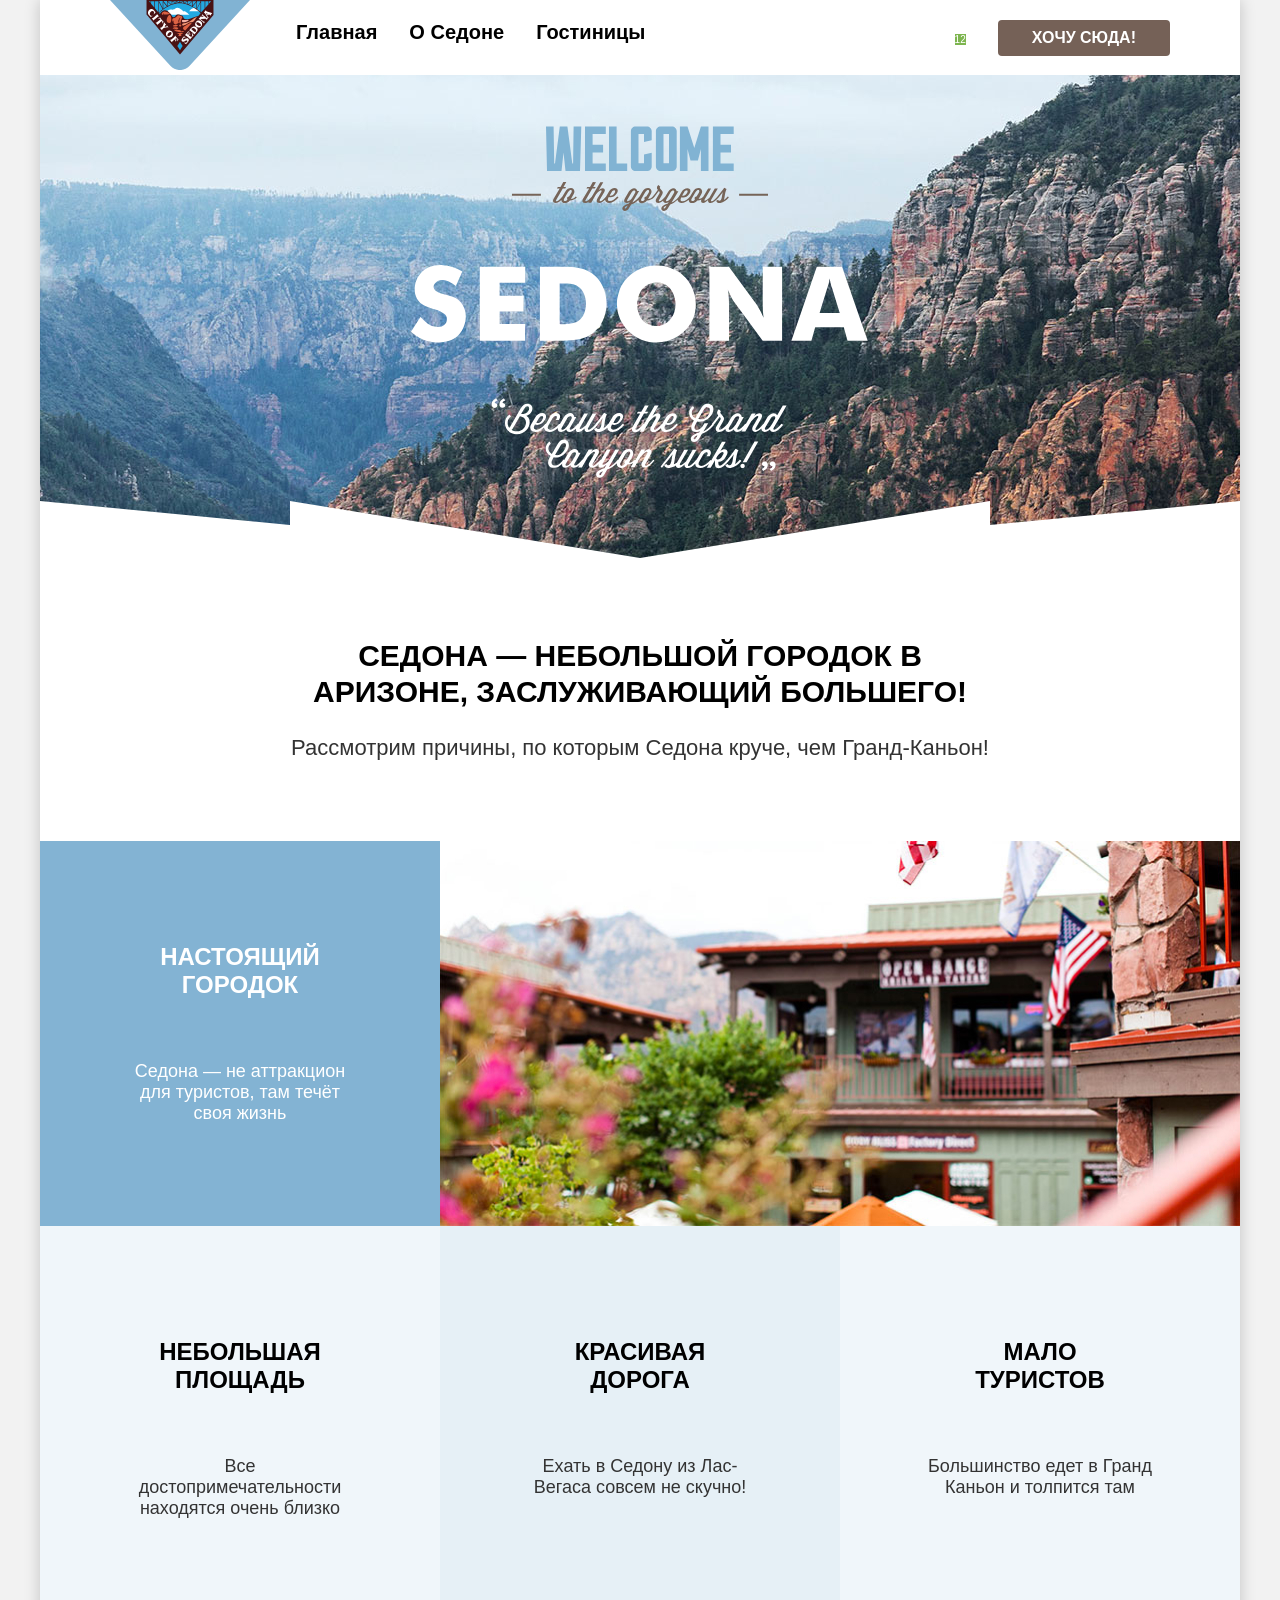
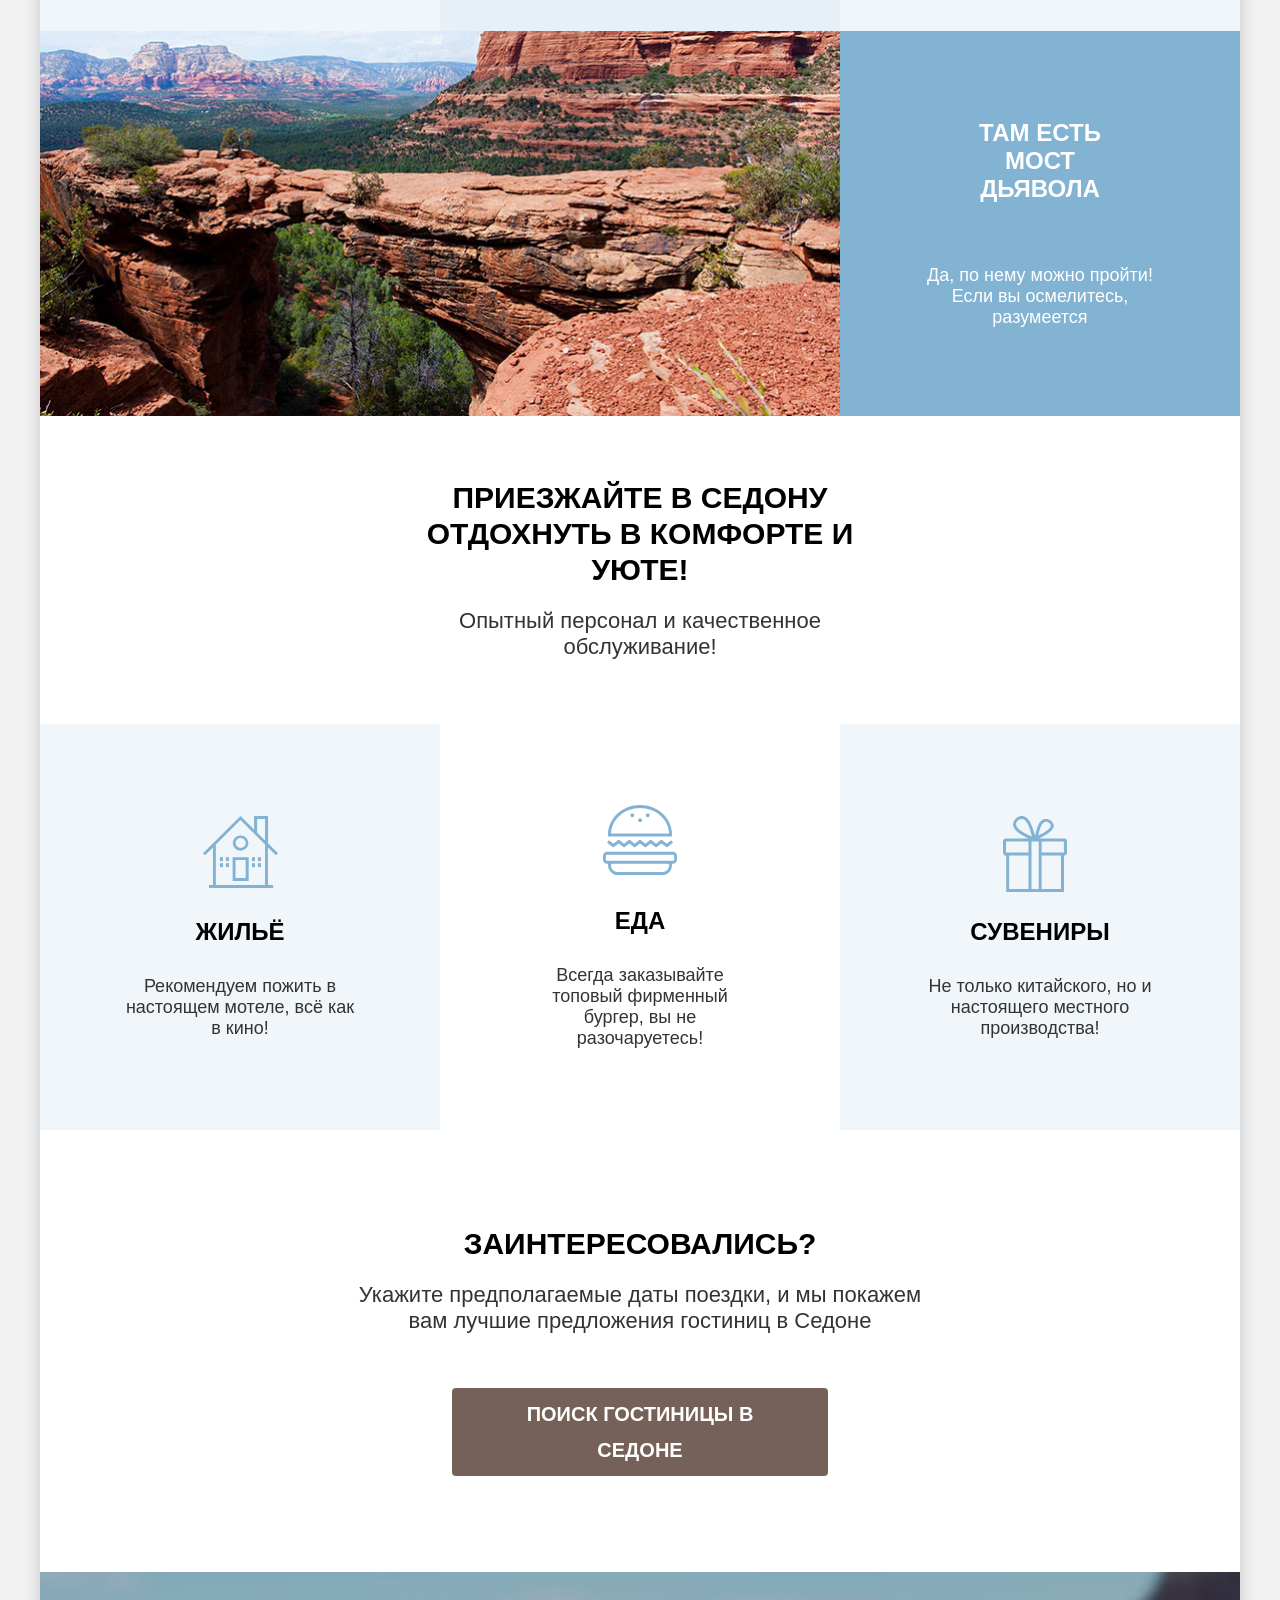
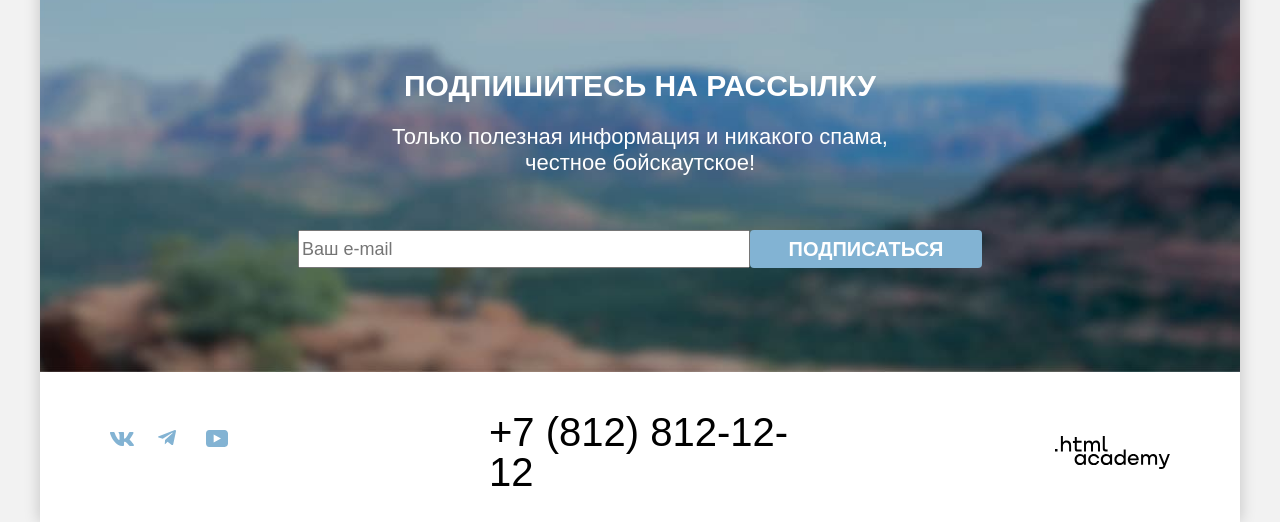
==== commit 4f27ef27: "добавление сеток" ====
--- a/index.html
+++ b/index.html
@@ -7,12 +7,14 @@
 
   </head>
     <body>
+
       <div class="page-container">
         <header class="page-header">
-      <a class="logo" href="index.html">
+      <nav class="navigation">
+        <a class="logo" href="index.html">
         <img class="logo" src="img/logo-sedona.svg" alt="Логотип города Седона">
-      </a>
-      <nav class="navigation">
+        </a>
+
         <ul class="navigation-list">
           <li class="navigation-item">
             <a href="index.html" class="navigation-link" aria-current="page">Главная</a>
@@ -24,6 +26,7 @@
             <a href="hotels.html" class="navigation-link">Гостиницы</a>
           </li>
       </ul>
+
       <ul class="navigation-list navigation-user">
         <li class="navigation-item">
           <a href="#" class="navigation-user-link">
@@ -54,27 +57,31 @@
         <p class="hero-text title">Седона — небольшой городок в Аризоне, заслуживающий большего!</p>
           <p class="hero-subtext subtext">Рассмотрим причины, по которым Седона круче, чем Гранд-Каньон!</p>
         <ul class="advantages-list">
-          <li class="advantages-item advantages-item-image">
-            <h3 class="advantages-title">Настоящий городок</h3>
-            <p class="advantages-description">Седона — не аттракцион для туристов, там течёт своя жизнь</p>
+          <li class="advantages-item advantages-item-first">
             <img src="img/sedona-view.jpg" alt="Вид на город Седона" class="advantages-image" width="800" height="385">
+            <div class="advantages-text-container">
+              <h3 class="advantages-title">Настоящий городок</h3>
+              <p class="advantages-description">Седона — не аттракцион для туристов, там течёт своя жизнь</p>
+            </div>
           </li>
-          <li class="advantages-item">
+          <li class="advantages-item advantages-item-second">
             <h3 class="advantages-title">Небольшая площадь</h3>
             <p class="advantages-description">Все достопримечательности находятся очень близко</p>
           </li>
-          <li class="advantages-item advantages-item-accent">
+          <li class="advantages-item advantages-item-third">
             <h3 class="advantages-title">Красивая дорога</h3>
             <p class="advantages-description">Ехать в Седону из Лас-Вегаса совсем не скучно!</p>
           </li>
-          <li class="advantages-item">
+          <li class="advantages-item advantages-item-fourth">
             <h3 class="advantages-title">Мало туристов</h3>
             <p class="advantages-description">Большинство едет в Гранд Каньон и толпится там</p>
           </li>
-          <li class="advantages-item advantages-item-image">
+          <li class="advantages-item advantages-item-fifth">
             <img src="img/devils-bridge.jpg" alt="Обзорный вид на мост дьявола" class="advantages-image" width="800" height="385">
-            <h3 class="advantages-title">Там есть мост дьявола</h3>
-            <p class="advantages-description">Да, по нему можно пройти! Если вы осмелитесь, разумеется</p>
+            <div class="advantages-text-container">
+              <h3 class="advantages-title">Там есть мост дьявола</h3>
+              <p class="advantages-description">Да, по нему можно пройти! Если вы осмелитесь, разумеется</p>
+            </div>
           </li>
         </ul>
       </section>
@@ -88,7 +95,7 @@
             <h3 class="services-list-title">Жильё</h3>
             <p class="services-item-description">Рекомендуем пожить в настоящем мотеле, всё как в кино!</p>
           </li>
-          <li class="services-item services-noitem-accent">
+          <li class="services-item">
             <h3 class="services-list-title">Еда</h3>
             <p class="services-item-description">Всегда заказывайте топовый фирменный бургер, вы не разочаруетесь!</p>
           </li>
--- a/css/styles.css
+++ b/css/styles.css
@@ -59,14 +59,18 @@
 }
 
 .navigation-list {
+  display: flex;
   margin: 0;
   padding: 0;
   max-width: 440px;
+  list-style-type: none;
+  flex-wrap: wrap;
 }
 
 .navigation-user {
   max-width: 300px;
   margin-left: auto;
+  align-items: center;
 }
 
 .logo {
@@ -80,10 +84,24 @@
   font-weight: 700;
   color: inherit;
   text-decoration: none;
+  padding: 20px 16px;
+  display: block;
 }
 
 .navigation-user-link {
   text-decoration: none;
+  display: block;
+  min-width: 20px;
+  min-height: 20px;
+}
+
+.navigation-user-link:not(.button) {
+  padding: 22px 12px;
+}
+
+.navigation-user-link.button {
+  padding: 8px 34px;
+  margin-left: 20px;
 }
 
 .user-favorites-counter {
@@ -102,6 +120,7 @@
   font-weight: 700;
   border: none;
   text-align: center;
+  border-radius: 4px;
 }
 
 .big-button {
@@ -120,10 +139,6 @@
 
 .button-second {
   background-color: #82b3d3;
-}
-
-.button-second-hover {
-  background-color: #7DB54F;
 }
 
 .button-reset {
@@ -137,7 +152,9 @@
   background-image: url(../img/icons/divider.svg), url(../img/backgrounds/index-background.jpg);
   background-repeat: no-repeat;
   background-size: 100% auto, cover;
-  background-position: bottom, center, center;
+  background-position: bottom, center;
+  padding-top: 51px;
+  padding-bottom: 80px;
 }
 
 .hero-image {
@@ -157,11 +174,13 @@
   text-align: center;
   width: 700px;
   margin: 0 auto;
+  margin-bottom: 25px;
 }
 
 .hero-subtext {
   width: 700px;
   margin: 0 auto;
+  margin-bottom: 80px;
 }
 
 .subtext {
@@ -172,21 +191,35 @@
 
 /* Advantages block */
 
+.advantages {
+  padding-top: 80px;
+}
+
 .advantages-list {
-  text-align: center;
+  list-style-type: none;
+  margin: 0;
+  padding: 0;
+  display: flex;
+  flex-wrap: wrap;
 }
 
 .advantages-item {
   background-color: #83B3D31F;
 }
 
-.advantages-item-image {
-  color: #ffffff;
-  background-color: #82b3d3;
-}
-
-.advantages-item-accent {
-  background-color: #83B3D333;
+.advantages-item:not(:first-child, :last-child) {
+  padding: 112px 85px;
+  flex-basis: 400px;
+  flex-grow: 1;
+}
+
+.advantages-item-first {
+  display: flex;
+  flex-direction: row-reverse;
+}
+
+.advantages-item-fifth {
+  display: flex;
 }
 
 .advantages-title {
@@ -195,31 +228,66 @@
   font-weight: 700;
   text-transform: uppercase;
   text-align: center;
+  color: #000000;
+  margin: 0 auto;
+  width: 175px;
+  margin-bottom: 62px;
+}
+
+.advantages-text-container {
+  align-self: center;
+  margin: 0 85px;
+}
+
+.advantages-item:first-child .advantages-title,
+.advantages-item:last-child .advantages-title,
+.advantages-item:first-child .advantages-description,
+.advantages-item:last-child .advantages-description {
+  color: #ffffff;
+}
+
+.advantages-item:nth-child(odd) {
+  background-color: rgba(131, 179, 211, 0.2);
+}
+
+.advantages-item:nth-child(even), .services-item:nth-child(odd) {
+  background-color: rgba(131, 179, 211, 0.12);
+}
+
+.advantages-item:first-child, .advantages-item:last-child {
+  background-color: rgba(131, 179, 211, 1);
 }
 
 .advantages-description, .services-item-description {
-  font-size: 18px;
-  line-height: 21px;
+  margin: 0;
   text-align: center;
 }
 
 /* Services block */
+
+.services {
+  padding-top: 64px;
+}
 
 .services-text {
   width: 515px;
   margin: 0 auto;
   text-align: center;
+  margin-bottom: 20px;
 }
 
 .services-subtext {
   width: 515px;
   margin: 0 auto;
+  margin-bottom: 64px;
 }
 
 .services-list {
   display: flex;
-  list-style: none;
-  padding: 0;
+  list-style-type: none;
+  padding: 0;
+  margin: 0;
+  flex-wrap: wrap;
 }
 
 .services-list-title {
@@ -229,17 +297,14 @@
   text-transform: uppercase;
   text-align: center;
   color: #000000;
+  margin-top: 0;
+  margin-bottom: 30px;
 }
 
 .services-item {
   width: 400px;
-  height: 350px;
   align-content: center;
-  background-color: rgba(131, 179, 211, 0.12);
-}
-
-.services-noitem-accent {
-  background-color: #ffffff;
+  padding: 81px 85px;
 }
 
 .services-item:first-child::before {
@@ -248,6 +313,7 @@
   height: 72px;
   display: block;
   margin: auto;
+  margin-bottom: 30px;
 }
 
 .services-item:nth-child(2)::before {
@@ -256,6 +322,7 @@
   height: 72px;
   display: block;
   margin: auto;
+  margin-bottom: 30px;
 }
 
 .services-item:last-child::before {
@@ -264,9 +331,15 @@
   height: 72px;
   display: block;
   margin: auto;
+  margin-bottom: 30px;
 }
 
 /* Subscribe blog */
+
+.subscribe, .subscribe-index {
+  padding-top: 96px;
+  padding-bottom: 104px;
+}
 
 .subscribe .subscribe-title {
   color: #000000;
@@ -276,7 +349,7 @@
   background-color: #5b5b5b;
   background-image: url("../img/backgrounds/subscribe-background.jpg");
   background-repeat: no-repeat;
-  background-size: 100% auto;
+  background-size: cover;
   background-position: top;
   color: #ffffff;
 }
@@ -289,6 +362,7 @@
   text-align: center;
   width: 500px;
   margin: 0 auto;
+  margin-bottom: 20px;
 }
 
 .subscribe-subtext {
@@ -299,6 +373,7 @@
 .subscribe-form {
   display: flex;
   justify-content: center;
+  margin-top: 54px;
 }
 
 .subscribe-form-input {
@@ -318,9 +393,14 @@
   text-align: center;
 }
 
+.search-hotel {
+  padding: 96px 0;
+}
+
 .search-hotel-text {
   width: 600px;
   margin: 0 auto;
+  margin-bottom: 20px;
 }
 
 .search-hotel-subtext {
@@ -331,6 +411,8 @@
 .search-hotel-button {
   width: 376px;
   margin: 0 auto;
+  margin-top: 54px;
+  padding: 8px 50px;
 }
 
 /* Catalog page blog */
@@ -341,6 +423,7 @@
   background-repeat: no-repeat;
   background-size: cover;
   color: #ffffff;
+  padding: 35px 0 67px;
 }
 
 .inner-header {
@@ -352,19 +435,22 @@
   font-size: 60px;
   font-weight: 700;
   line-height: 78px;
+  margin-top: 0;
+  margin-bottom: 8px;
 }
 
 .breadcrumbs {
   display: flex;
-  gap: 10px;
-  list-style: none;
-  padding: 0;
+  list-style-type: none;
+  padding: 0;
+  margin: 0;
 }
 
 .breadcrumbs-link {
   font-size: 16px;
   color: inherit;
   text-decoration: none;
+  margin-right: 28px;
 }
 
 .breadcrumbs-home-link::before {
@@ -418,18 +504,28 @@
 .hotels-founded {
   width: 1060px;
   margin: 0 auto;
+  padding: 50px 0 60px;
 }
 
 .sort-container {
   display: flex;
+  margin-bottom: 40px;
 }
 
 .hotels-founded-text {
+  margin: 0;
   margin-right: auto;
 }
 
 .cards-order {
-  text-decoration: none;
+  width: 48px;
+  text-decoration: none;
+  height: 48px;
+  margin-right: 8px;
+}
+
+.cards-order:last-child {
+  margin-right: 0;
 }
 
 .view-card::before {
@@ -444,12 +540,37 @@
   content: url("../img/icons/Cards-list.svg");
 }
 
+.hotels-list {
+  list-style-type: none;
+  padding: 0;
+  margin: 0;
+  margin-bottom: 80px;
+  display: grid;
+  grid-template-columns: repeat(3, 1fr);
+  gap: 20px;
+
+}
+
 .hotels-item {
   border: 1px solid #e5e5e5;
+  border-radius: 4px;
+  display: grid;
+  grid-template-columns: 1fr 1fr;
+  padding: 20px;
+  gap: 16px 20px;
 }
 
 .hotels-item-link {
   text-decoration: none;
+}
+
+.hotels-image-link, .hotels-title-link {
+  grid-column: 1 / -1;
+}
+
+.hotels-item-image {
+  object-fit: cover;
+  display: block;
 }
 
 .hotels-item-title {
@@ -457,6 +578,16 @@
   line-height: 28px;
   font-weight: 700;
   color: #000000;
+  margin: 0;
+}
+
+.hotels-item-type {
+  margin: 0;
+}
+
+.hotels-item-price {
+  margin: 0;
+  justify-self: end;
 }
 
 .hotels-item-star::before {
@@ -466,24 +597,87 @@
   height: 17px;
 }
 
-.hotels-item-rating {
+.hotels-item-button {
+  padding: 8px 26px;
+  text-decoration: none;
+}
+
+.hotels-item-favorite {
+  padding: 8px 18px;
+  text-decoration: none;
+}
+
+.hotels-item-score {
   font-size: 16px;
   line-height: 20px;
   text-transform: uppercase;
+  margin: 0;
+  padding: 8px 21px;
+  background-color: #f2f2f2;
+  border-radius: 4px;
+}
+
+.hotels-item-rating {
+  align-self: center;
+  margin: 0;
+}
+
+.stars-one {
+  background-image: url("../img/icons/star.svg");
+  background-repeat: space;
+  width: calc(1 * 21px);
+  height: 20px;
+}
+
+.stars-two {
+  background-image: url("../img/icons/star.svg");
+  background-repeat: space;
+  width: calc(2 * 21px);
+  height: 20px;
+}
+
+.stars-three {
+  background-image: url("../img/icons/star.svg");
+  background-repeat: space;
+  width: calc(3 * 21px);
+  height: 20px;
+}
+
+.stars-four {
+  background-image: url("../img/icons/star.svg");
+  background-repeat: space;
+  width: calc(4 * 21px);
+  height: 20px;
+}
+
+.stars-five {
+  background-image: url("../img/icons/star.svg");
+  background-repeat: space;
+  width: calc(5 * 21px);
+  height: 20px;
 }
 
 /* Pagination blog */
 
 .pagination {
   display: flex;
+  flex-wrap: wrap;
   gap: 8px;
-  list-style: none;
+  list-style-type: none;
+  padding: 0;
+  margin: 0;
 }
 
 .pagination-item-link {
   color: #ffffff;
   font-weight: 700;
   text-decoration: none;
+  display: block;
+  width: 60px;
+  height: 60px;
+  padding: 12px 0;
+  text-align: center;
+  border-radius: 4px;
 }
 
 .pagination-item-link[aria-current="page"] {
@@ -491,11 +685,19 @@
   color: #000000;
 }
 
+.pagination-item-dots {
+  color: #000000;
+  font-size: 22px;
+  line-height: 26px;
+  font-weight: 400;
+}
+
 /* Footer */
 
 .page-footer {
   background-color: #ffffff;
   color: #000000;
+  padding: 40px 0 30px;
 }
 
 .page-footer-wrapper {
@@ -508,6 +710,11 @@
 
 .page-footer-social-list {
   max-width: 200px;
+  margin: 0;
+  padding: 0;
+  list-style-type: none;
+  display: flex;
+  flex-wrap: wrap;
 }
 
 .page-footer-phone-number {
@@ -525,8 +732,18 @@
 
 .page-footer-logo-link::before {
   content: url("../img/icons/footer-logo.svg");
-  width: 24px;
-  height: 16px;
+  width: 115px;
+  height: 33px;
+  display: block;
+}
+
+.page-footer-social-item {
+  margin-bottom: 5px;
+}
+
+.page-footer-social-link {
+  width: 48px;
+  height: 40px;
   display: block;
 }
 
